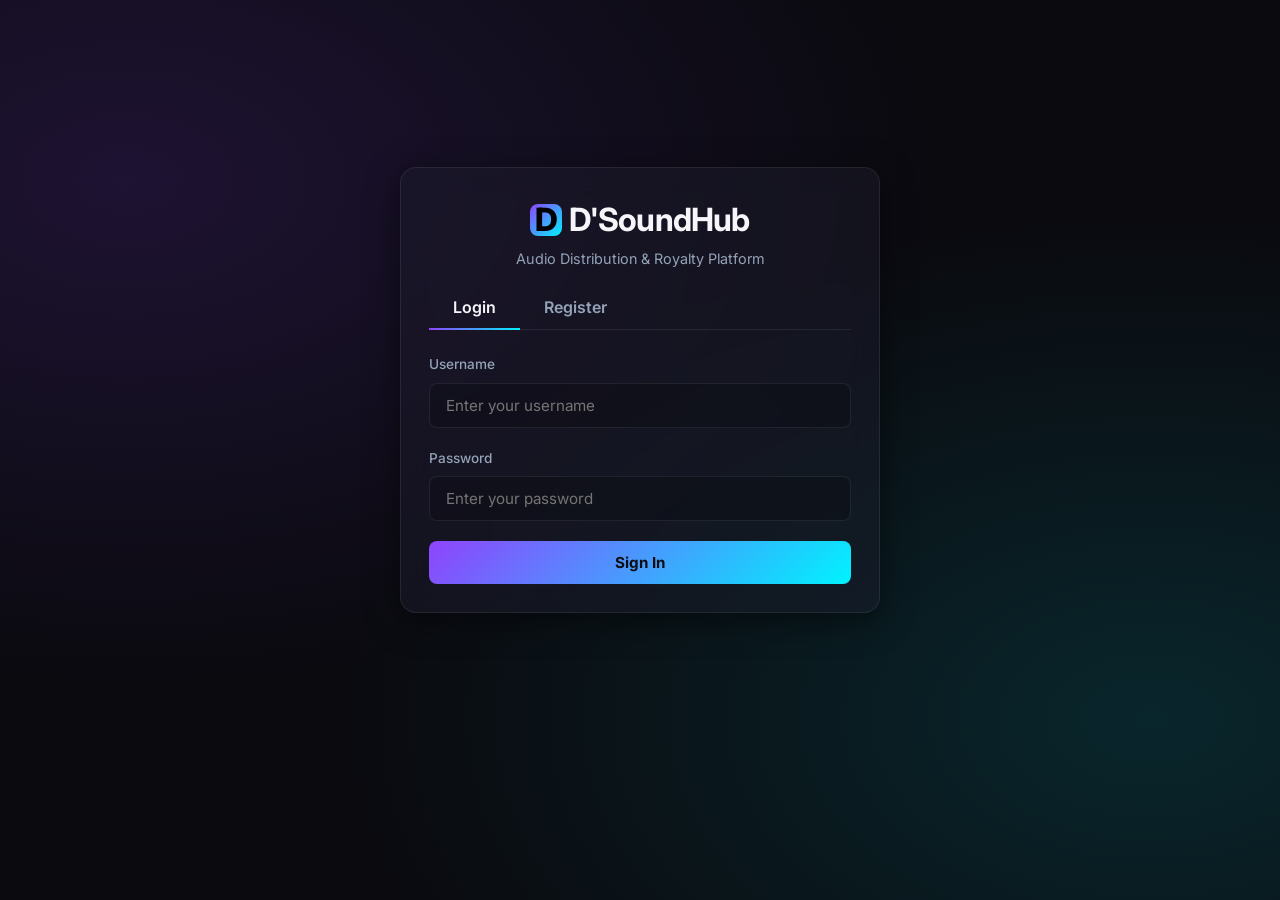
==== frontend/dashboard-listener.html @ 23fc8724 "feat(frontend): complete D'SoundHub MVP - all dashboards functional per PRD" ====
<!DOCTYPE html>
<html lang="en">
<head>
  <meta charset="UTF-8">
  <meta name="viewport" content="width=device-width, initial-scale=1.0">
  <title>D'SoundHub — Listener Dashboard</title>
  <link rel="stylesheet" href="style.css">
</head>
<body>
  <nav class="navbar">
    <div class="container navbar-container">
      <div class="brand">
        <div class="brand-icon">D</div> D'SoundHub
      </div>
      <div class="nav-user">
        <div class="user-badge">
          <span class="user-role role-listener">Listener</span>
          <span id="nav-username" style="font-weight: 600;">Username</span>
        </div>
        <button class="btn btn-secondary" onclick="performLogout()" style="padding: 0.35rem 0.8rem; font-size: 0.85rem;">
          Logout
        </button>
      </div>
    </div>
  </nav>

  <main class="container mt-4">
    <div class="flex-between mb-4">
      <div>
        <h1 style="margin-bottom: 0.2rem;">Music Discovery</h1>
        <p style="color: var(--text-muted); font-size: 0.95rem;">Explore new music, listen to previews, and purchase your favorite tracks.</p>
      </div>
    </div>

    <div class="grid-main-sidebar">
      <!-- Catalog Section -->
      <div class="card">
        <div class="card-title">
          <span>Track Catalog</span>
          <button class="btn btn-secondary" onclick="loadCatalog()" style="padding: 0.35rem 0.75rem; font-size: 0.8rem;">
            Refresh Catalog
          </button>
        </div>
        <div class="table-responsive">
          <table>
            <thead>
              <tr>
                <th>Title</th>
                <th>Genre</th>
                <th>Artist ID</th>
                <th>Price</th>
                <th>Duration</th>
                <th>Action</th>
              </tr>
            </thead>
            <tbody id="catalog-list">
              <tr>
                <td colspan="6" class="no-data">Loading catalog...</td>
              </tr>
            </tbody>
          </table>
        </div>
      </div>

      <!-- Library Section -->
      <div class="card">
        <div class="card-title">
          <span>My Purchased Library</span>
        </div>
        <div class="table-responsive">
          <table>
            <thead>
              <tr>
                <th>Title</th>
                <th>Action</th>
              </tr>
            </thead>
            <tbody id="library-list">
              <tr>
                <td colspan="2" class="no-data">Loading library...</td>
              </tr>
            </tbody>
          </table>
        </div>
      </div>
    </div>
  </main>

  <!-- Audio Player Bar (Fixed Bottom) -->
  <div id="player-bar" class="player-bar">
    <div class="player-container">
      <div class="player-info">
        <div id="player-track-title" class="player-title">Track Title</div>
        <div id="player-track-artist" class="player-artist">Artist</div>
      </div>
      
      <div class="player-controls">
        <div class="control-buttons">
          <button id="player-play-pause-btn" class="play-pause-btn">&#9654;</button>
        </div>
        <div class="player-timeline">
          <span id="player-time-current" class="time-display">0:00</span>
          <input type="range" id="player-timeline-slider" class="timeline-slider" min="0" max="100" value="0">
          <span id="player-time-duration" class="time-display">0:00</span>
        </div>
      </div>

      <div class="player-volume">
        <span class="volume-icon">&#128266;</span>
        <input type="range" id="player-volume-slider" class="volume-slider" min="0" max="1" step="0.05" value="0.7">
      </div>
    </div>
  </div>

  <script src="js/api.js"></script>
  <script>
    // Validate authentication
    const authUser = requireAuth(['LISTENER']);
    if (authUser) {
      document.getElementById('nav-username').textContent = authUser.username;
    }

    let librarySongIds = new Set();
    let currentAudio = null;
    let currentSongId = null;
    let isPlaying = false;

    // Load data on start
    window.addEventListener('DOMContentLoaded', async () => {
      await loadLibrary();
      await loadCatalog();
    });

    async function loadLibrary() {
      try {
        const response = await apiCall(`${AUDIO_SERVICE_URL}/api/audio/my-library`);
        if (!response.ok) throw new Error('Failed to load library');
        const data = await response.json();
        
        librarySongIds = new Set(data.map(song => song.id));
        
        const tbody = document.getElementById('library-list');
        if (data.length === 0) {
          tbody.innerHTML = `<tr><td colspan="2" class="no-data">Your library is empty.</td></tr>`;
          return;
        }

        tbody.innerHTML = data.map(song => `
          <tr>
            <td>
              <div style="font-weight: 500;">${song.title}</div>
              <div style="font-size: 0.75rem; color: var(--text-muted);">${song.genre || 'No Genre'}</div>
            </td>
            <td>
              <button class="btn btn-secondary" onclick="playPreview('${song.id}', '${song.title}', '${song.artistId}')" style="padding: 0.25rem 0.5rem; font-size: 0.8rem;">
                Play
              </button>
            </td>
          </tr>
        `).join('');

      } catch (error) {
        showToast('Error loading library: ' + error.message, 'danger');
        document.getElementById('library-list').innerHTML = `<tr><td colspan="2" class="no-data" style="color: var(--danger);">Failed to load library</td></tr>`;
      }
    }

    async function loadCatalog() {
      try {
        const response = await apiCall(`${AUDIO_SERVICE_URL}/api/audio/songs`);
        if (!response.ok) throw new Error('Failed to load songs');
        const data = await response.json();
        
        const tbody = document.getElementById('catalog-list');
        if (data.length === 0) {
          tbody.innerHTML = `<tr><td colspan="6" class="no-data">No songs available in the catalog.</td></tr>`;
          return;
        }

        tbody.innerHTML = data.map(song => {
          const isPurchased = librarySongIds.has(song.id);
          const buyButton = isPurchased 
            ? `<span class="badge-status status-active">Purchased</span>`
            : `<button class="btn btn-primary" onclick="buySong('${song.id}', '${song.title}')" style="padding: 0.25rem 0.5rem; font-size: 0.8rem;">Buy</button>`;

          return `
            <tr>
              <td><strong style="color: var(--text-main);">${song.title}</strong></td>
              <td>${song.genre || '—'}</td>
              <td style="font-size: 0.8rem; color: var(--text-muted); font-family: monospace;">${song.artistId.substring(0, 8)}...</td>
              <td style="font-weight: 600; color: var(--accent-secondary);">${formatCurrency(song.price)} pts</td>
              <td>${formatDuration(song.durationSeconds)}</td>
              <td>
                <div style="display: flex; align-items: center; gap: 0.5rem;">
                  <button class="btn btn-secondary" onclick="playPreview('${song.id}', '${song.title}', '${song.artistId}')" style="padding: 0.25rem 0.5rem; font-size: 0.8rem;">
                    Preview
                  </button>
                  ${buyButton}
                </div>
              </td>
            </tr>
          `;
        }).join('');

      } catch (error) {
        showToast('Error loading catalog: ' + error.message, 'danger');
        document.getElementById('catalog-list').innerHTML = `<tr><td colspan="6" class="no-data" style="color: var(--danger);">Failed to load catalog</td></tr>`;
      }
    }

    async function buySong(songId, songTitle) {
      if (!confirm(`Are you sure you want to purchase "${songTitle}"?`)) return;

      try {
        const response = await apiCall(`${AUDIO_SERVICE_URL}/api/audio/purchase/${songId}`, {
          method: 'POST'
        });

        if (!response.ok) {
          const errorData = await response.json().catch(() => ({}));
          throw new Error(errorData.message || 'Purchase failed');
        }

        showToast(`Successfully purchased "${songTitle}"!`, 'success');
        
        // Refresh catalog and library
        await loadLibrary();
        await loadCatalog();

      } catch (error) {
        showToast(error.message, 'danger');
      }
    }

    // Audio preview player controller function
    async function playPreview(songId, songTitle, artistId) {
      try {
        if (currentSongId === songId && currentAudio) {
          if (isPlaying) {
            currentAudio.pause();
          } else {
            await currentAudio.play();
          }
          return;
        }

        if (currentAudio) {
          currentAudio.pause();
          currentAudio = null;
        }

        showToast(`Fetching preview for "${songTitle}"...`, 'info');

        const response = await apiCall(`${AUDIO_SERVICE_URL}/api/audio/preview/${songId}`);
        const blob = await response.blob();
        const audioUrl = URL.createObjectURL(blob);

        currentAudio = new Audio(audioUrl);
        currentSongId = songId;

        // Display player bar
        const playerBar = document.getElementById('player-bar');
        playerBar.classList.add('active');
        
        document.getElementById('player-track-title').textContent = songTitle;
        document.getElementById('player-track-artist').textContent = `Artist UUID: ${artistId.substring(0, 8)}...`;

        const playPauseBtn = document.getElementById('player-play-pause-btn');
        const timeline = document.getElementById('player-timeline-slider');
        const timeCurrent = document.getElementById('player-time-current');
        const timeDuration = document.getElementById('player-time-duration');
        const volumeSlider = document.getElementById('player-volume-slider');

        // Setup Player event listeners
        currentAudio.addEventListener('play', () => {
          isPlaying = true;
          playPauseBtn.innerHTML = '&#9610;&#9610;'; // Pause icon
        });

        currentAudio.addEventListener('pause', () => {
          isPlaying = false;
          playPauseBtn.innerHTML = '&#9654;'; // Play icon
        });

        currentAudio.addEventListener('timeupdate', () => {
          if (!currentAudio) return;
          const progress = (currentAudio.currentTime / currentAudio.duration) * 100;
          timeline.value = progress || 0;
          timeCurrent.textContent = formatDuration(currentAudio.currentTime);
        });

        currentAudio.addEventListener('loadedmetadata', () => {
          timeDuration.textContent = formatDuration(currentAudio.duration);
        });

        currentAudio.addEventListener('ended', () => {
          isPlaying = false;
          playPauseBtn.innerHTML = '&#9654;';
          timeline.value = 0;
          timeCurrent.textContent = '0:00';
        });

        // Interface actions
        playPauseBtn.onclick = () => {
          if (isPlaying) currentAudio.pause();
          else currentAudio.play();
        };

        timeline.oninput = () => {
          const time = (timeline.value / 100) * currentAudio.duration;
          currentAudio.currentTime = time;
        };

        volumeSlider.oninput = () => {
          currentAudio.volume = volumeSlider.value;
        };

        // Initialize Volume settings
        currentAudio.volume = volumeSlider.value;
        
        await currentAudio.play();

      } catch (error) {
        showToast('Playback error: ' + error.message, 'danger');
      }
    }
  </script>
</body>
</html>
---- frontend/style.css ----
@import url('https://fonts.googleapis.com/css2?family=Inter:wght@300;400;500;600;700&display=swap');

:root {
  --bg-primary: #0a0a0f;
  --bg-secondary: rgba(20, 20, 30, 0.6);
  --bg-card: rgba(30, 30, 45, 0.45);
  --accent-primary: #8f44fd;
  --accent-secondary: #00f2fe;
  --accent-gradient: linear-gradient(135deg, #8f44fd, #00f2fe);
  --accent-gradient-hover: linear-gradient(135deg, #a066ff, #33f4ff);
  --text-main: #f5f5fa;
  --text-muted: #94a3b8;
  --border-color: rgba(255, 255, 255, 0.08);
  --border-focus: rgba(0, 242, 254, 0.5);
  --success: #10b981;
  --danger: #ef4444;
  --warning: #f59e0b;
  --shadow: 0 8px 32px 0 rgba(0, 0, 0, 0.5);
  --font-sans: 'Inter', system-ui, -apple-system, sans-serif;
  --transition: all 0.3s cubic-bezier(0.4, 0, 0.2, 1);
}

* {
  box-sizing: border-box;
  margin: 0;
  padding: 0;
}

body {
  background-color: var(--bg-primary);
  background-image: 
    radial-gradient(at 10% 20%, rgba(143, 68, 253, 0.15) 0px, transparent 50%),
    radial-gradient(at 90% 80%, rgba(0, 242, 254, 0.12) 0px, transparent 50%);
  background-attachment: fixed;
  color: var(--text-main);
  font-family: var(--font-sans);
  min-height: 100vh;
  line-height: 1.5;
  overflow-x: hidden;
  padding-bottom: 90px; /* Space for the bottom player */
}

/* Scrollbar Styling */
::-webkit-scrollbar {
  width: 8px;
}
::-webkit-scrollbar-track {
  background: var(--bg-primary);
}
::-webkit-scrollbar-thumb {
  background: rgba(255, 255, 255, 0.1);
  border-radius: 4px;
}
::-webkit-scrollbar-thumb:hover {
  background: rgba(255, 255, 255, 0.2);
}

/* Typography */
h1, h2, h3, h4, h5, h6 {
  font-weight: 600;
  letter-spacing: -0.025em;
  margin-bottom: 0.5rem;
}

h1 {
  font-size: 2.25rem;
  background: var(--accent-gradient);
  -webkit-background-clip: text;
  -webkit-text-fill-color: transparent;
}

a {
  color: var(--accent-secondary);
  text-decoration: none;
  transition: var(--transition);
}

a:hover {
  color: var(--text-main);
  text-shadow: 0 0 8px rgba(0, 242, 254, 0.4);
}

/* Layout Containers */
.container {
  max-width: 1200px;
  margin: 0 auto;
  padding: 1.5rem;
}

/* Navigation Bar */
.navbar {
  background: var(--bg-secondary);
  backdrop-filter: blur(12px);
  -webkit-backdrop-filter: blur(12px);
  border-bottom: 1px solid var(--border-color);
  position: sticky;
  top: 0;
  z-index: 100;
}

.navbar-container {
  display: flex;
  justify-content: space-between;
  align-items: center;
  height: 70px;
}

.brand {
  font-size: 1.5rem;
  font-weight: 700;
  background: var(--accent-gradient);
  -webkit-background-clip: text;
  -webkit-text-fill-color: transparent;
  display: flex;
  align-items: center;
  gap: 0.5rem;
}

.brand-icon {
  width: 32px;
  height: 32px;
  background: var(--accent-gradient);
  border-radius: 8px;
  display: inline-flex;
  align-items: center;
  justify-content: center;
  color: #000;
  font-weight: 800;
}

.nav-user {
  display: flex;
  align-items: center;
  gap: 1.5rem;
}

.user-badge {
  background: rgba(255, 255, 255, 0.05);
  border: 1px solid var(--border-color);
  padding: 0.35rem 0.8rem;
  border-radius: 20px;
  font-size: 0.85rem;
  display: flex;
  align-items: center;
  gap: 0.5rem;
}

.user-role {
  font-weight: 600;
  text-transform: uppercase;
  font-size: 0.75rem;
  padding: 0.1rem 0.4rem;
  border-radius: 4px;
}
.role-listener { background: #3b82f6; color: #fff; }
.role-artist { background: #ec4899; color: #fff; }
.role-admin { background: #8f44fd; color: #fff; }

/* Grid and Cards */
.grid-2 {
  display: grid;
  grid-template-columns: repeat(auto-fit, minmax(300px, 1fr));
  gap: 1.5rem;
  margin-top: 1.5rem;
}

.grid-3 {
  display: grid;
  grid-template-columns: repeat(auto-fit, minmax(280px, 1fr));
  gap: 1.5rem;
  margin-top: 1.5rem;
}

.grid-main-sidebar {
  display: grid;
  grid-template-columns: 2fr 1fr;
  gap: 1.5rem;
  margin-top: 1.5rem;
}

@media (max-width: 900px) {
  .grid-main-sidebar {
    grid-template-columns: 1fr;
  }
}

.card {
  background: var(--bg-card);
  backdrop-filter: blur(16px);
  -webkit-backdrop-filter: blur(16px);
  border: 1px solid var(--border-color);
  border-radius: 16px;
  padding: 1.75rem;
  box-shadow: var(--shadow);
  transition: var(--transition);
}

.card:hover {
  border-color: rgba(255, 255, 255, 0.15);
  transform: translateY(-2px);
}

.card-title {
  font-size: 1.25rem;
  margin-bottom: 1.25rem;
  display: flex;
  justify-content: space-between;
  align-items: center;
  border-bottom: 1px solid var(--border-color);
  padding-bottom: 0.75rem;
}

/* Forms & Inputs */
.form-group {
  margin-bottom: 1.25rem;
}

.form-group label {
  display: block;
  font-size: 0.85rem;
  font-weight: 500;
  color: var(--text-muted);
  margin-bottom: 0.5rem;
}

.form-control {
  width: 100%;
  background: rgba(0, 0, 0, 0.2);
  border: 1px solid var(--border-color);
  border-radius: 8px;
  padding: 0.75rem 1rem;
  color: var(--text-main);
  font-family: var(--font-sans);
  font-size: 0.95rem;
  transition: var(--transition);
}

.form-control:focus {
  outline: none;
  border-color: var(--accent-secondary);
  box-shadow: 0 0 0 2px rgba(0, 242, 254, 0.15);
}

select.form-control {
  appearance: none;
  background-image: url("data:image/svg+xml,%3Csvg xmlns='http://www.w3.org/2000/svg' fill='none' viewBox='0 0 24 24' stroke='white'%3E%3Cpath stroke-linecap='round' stroke-linejoin='round' stroke-width='2' d='M19 9l-7 7-7-7'/%3E%3C/svg%3E");
  background-repeat: no-repeat;
  background-position: right 1rem center;
  background-size: 1rem;
  padding-right: 2.5rem;
}

/* Drag & Drop Zone */
.file-drop-zone {
  border: 2px dashed var(--border-color);
  border-radius: 12px;
  padding: 2rem;
  text-align: center;
  cursor: pointer;
  transition: var(--transition);
  background: rgba(0, 0, 0, 0.1);
  margin-bottom: 1rem;
}

.file-drop-zone:hover, .file-drop-zone.dragover {
  border-color: var(--accent-secondary);
  background: rgba(0, 242, 254, 0.03);
}

.file-drop-zone p {
  color: var(--text-muted);
  font-size: 0.9rem;
}

.file-drop-zone .icon {
  font-size: 2.5rem;
  margin-bottom: 0.5rem;
  display: block;
}

/* Buttons */
.btn {
  display: inline-flex;
  align-items: center;
  justify-content: center;
  gap: 0.5rem;
  font-family: var(--font-sans);
  font-weight: 550;
  font-size: 0.95rem;
  padding: 0.75rem 1.5rem;
  border-radius: 8px;
  border: none;
  cursor: pointer;
  transition: var(--transition);
  width: auto;
}

.btn-block {
  display: flex;
  width: 100%;
}

.btn-primary {
  background: var(--accent-gradient);
  color: #0d0d13;
  font-weight: 700;
}

.btn-primary:hover {
  background: var(--accent-gradient-hover);
  box-shadow: 0 0 16px rgba(0, 242, 254, 0.4);
}

.btn-secondary {
  background: rgba(255, 255, 255, 0.08);
  color: var(--text-main);
  border: 1px solid var(--border-color);
}

.btn-secondary:hover {
  background: rgba(255, 255, 255, 0.15);
}

.btn-danger {
  background: var(--danger);
  color: #fff;
}

.btn-danger:hover {
  filter: brightness(1.1);
  box-shadow: 0 0 12px rgba(239, 68, 68, 0.4);
}

.btn-success {
  background: var(--success);
  color: #fff;
}

.btn-success:hover {
  filter: brightness(1.1);
  box-shadow: 0 0 12px rgba(16, 185, 129, 0.4);
}

.btn:disabled {
  opacity: 0.5;
  cursor: not-allowed;
  box-shadow: none !important;
}

/* Tables */
.table-responsive {
  overflow-x: auto;
  width: 100%;
  margin-top: 1rem;
}

table {
  width: 100%;
  border-collapse: collapse;
  text-align: left;
  font-size: 0.9rem;
}

th, td {
  padding: 1rem;
  border-bottom: 1px solid var(--border-color);
}

th {
  font-weight: 600;
  color: var(--text-muted);
  text-transform: uppercase;
  font-size: 0.75rem;
  letter-spacing: 0.05em;
}

tr {
  transition: var(--transition);
}

tbody tr:hover {
  background: rgba(255, 255, 255, 0.02);
}

/* Tabs */
.tabs {
  display: flex;
  border-bottom: 1px solid var(--border-color);
  margin-bottom: 1.5rem;
}

.tab-btn {
  background: none;
  border: none;
  color: var(--text-muted);
  font-family: var(--font-sans);
  font-weight: 600;
  font-size: 1rem;
  padding: 0.75rem 1.5rem;
  cursor: pointer;
  position: relative;
  transition: var(--transition);
}

.tab-btn.active {
  color: var(--text-main);
}

.tab-btn.active::after {
  content: '';
  position: absolute;
  bottom: -1px;
  left: 0;
  right: 0;
  height: 2px;
  background: var(--accent-gradient);
}

.tab-content {
  display: none;
}

.tab-content.active {
  display: block;
}

/* Login Page Custom Specifics */
.login-wrapper {
  display: flex;
  justify-content: center;
  align-items: center;
  min-height: calc(100vh - 120px);
}

.login-card {
  width: 100%;
  max-width: 480px;
}

/* Status Badges */
.badge-status {
  display: inline-flex;
  align-items: center;
  gap: 0.25rem;
  font-size: 0.75rem;
  font-weight: 600;
  padding: 0.2rem 0.5rem;
  border-radius: 12px;
  text-transform: uppercase;
}

.status-active {
  background: rgba(16, 185, 129, 0.15);
  color: #34d399;
}

.status-banned {
  background: rgba(239, 68, 68, 0.15);
  color: #f87171;
}

.status-settled {
  background: rgba(16, 185, 129, 0.15);
  color: #34d399;
}

.status-pending {
  background: rgba(245, 158, 11, 0.15);
  color: #fbbf24;
}

/* Player Bar (Fixed Bottom) */
.player-bar {
  position: fixed;
  bottom: 0;
  left: 0;
  right: 0;
  height: 85px;
  background: rgba(10, 10, 15, 0.85);
  backdrop-filter: blur(20px);
  -webkit-backdrop-filter: blur(20px);
  border-top: 1px solid var(--border-color);
  box-shadow: 0 -8px 32px rgba(0, 0, 0, 0.6);
  z-index: 1000;
  display: flex;
  align-items: center;
  justify-content: center;
  transition: var(--transition);
  transform: translateY(100%);
}

.player-bar.active {
  transform: translateY(0);
}

.player-container {
  width: 1200px;
  margin: 0 auto;
  padding: 0 1.5rem;
  display: flex;
  align-items: center;
  justify-content: space-between;
  gap: 1.5rem;
}

.player-info {
  display: flex;
  flex-direction: column;
  min-width: 180px;
  max-width: 250px;
}

.player-title {
  font-weight: 600;
  font-size: 0.95rem;
  white-space: nowrap;
  overflow: hidden;
  text-overflow: ellipsis;
}

.player-artist {
  font-size: 0.8rem;
  color: var(--text-muted);
  white-space: nowrap;
  overflow: hidden;
  text-overflow: ellipsis;
}

.player-controls {
  display: flex;
  flex-direction: column;
  align-items: center;
  gap: 0.35rem;
  flex-grow: 1;
  max-width: 600px;
}

.control-buttons {
  display: flex;
  align-items: center;
  gap: 1.25rem;
}

.play-pause-btn {
  width: 38px;
  height: 38px;
  border-radius: 50%;
  background: var(--text-main);
  color: var(--bg-primary);
  border: none;
  cursor: pointer;
  display: flex;
  align-items: center;
  justify-content: center;
  font-size: 1rem;
  transition: var(--transition);
}

.play-pause-btn:hover {
  transform: scale(1.08);
  background: var(--accent-secondary);
}

.player-timeline {
  display: flex;
  align-items: center;
  gap: 0.75rem;
  width: 100%;
}

.time-display {
  font-size: 0.75rem;
  color: var(--text-muted);
  min-width: 35px;
}

.timeline-slider {
  flex-grow: 1;
  height: 4px;
  border-radius: 2px;
  background: rgba(255, 255, 255, 0.1);
  outline: none;
  cursor: pointer;
  transition: var(--transition);
  -webkit-appearance: none;
}

.timeline-slider::-webkit-slider-thumb {
  -webkit-appearance: none;
  width: 12px;
  height: 12px;
  border-radius: 50%;
  background: var(--accent-secondary);
  cursor: pointer;
  transition: var(--transition);
}

.timeline-slider:hover::-webkit-slider-thumb {
  background: var(--text-main);
  box-shadow: 0 0 8px var(--accent-secondary);
}

.player-volume {
  display: flex;
  align-items: center;
  gap: 0.5rem;
  min-width: 130px;
}

.volume-icon {
  font-size: 1rem;
  color: var(--text-muted);
}

.volume-slider {
  width: 80px;
  height: 4px;
  border-radius: 2px;
  background: rgba(255, 255, 255, 0.1);
  outline: none;
  cursor: pointer;
  -webkit-appearance: none;
}

.volume-slider::-webkit-slider-thumb {
  -webkit-appearance: none;
  width: 10px;
  height: 10px;
  border-radius: 50%;
  background: var(--text-muted);
  cursor: pointer;
}

.volume-slider::-webkit-slider-thumb:hover {
  background: var(--accent-secondary);
}

/* Stat Cards */
.stat-group {
  display: grid;
  grid-template-columns: repeat(auto-fit, minmax(200px, 1fr));
  gap: 1.25rem;
  margin-bottom: 1.5rem;
}

.stat-card {
  background: rgba(255, 255, 255, 0.02);
  border: 1px solid var(--border-color);
  border-radius: 12px;
  padding: 1.25rem;
  display: flex;
  flex-direction: column;
  gap: 0.25rem;
}

.stat-label {
  font-size: 0.75rem;
  color: var(--text-muted);
  text-transform: uppercase;
  font-weight: 600;
  letter-spacing: 0.05em;
}

.stat-value {
  font-size: 1.75rem;
  font-weight: 700;
  color: var(--text-main);
}

/* Toast Notification */
.toast-container {
  position: fixed;
  top: 20px;
  right: 20px;
  z-index: 9999;
  display: flex;
  flex-direction: column;
  gap: 0.75rem;
  max-width: 350px;
}

.toast {
  background: rgba(15, 15, 25, 0.9);
  backdrop-filter: blur(8px);
  -webkit-backdrop-filter: blur(8px);
  border: 1px solid var(--border-color);
  border-radius: 8px;
  padding: 0.9rem 1.25rem;
  box-shadow: var(--shadow);
  display: flex;
  align-items: center;
  gap: 0.75rem;
  transform: translateX(120%);
  transition: transform 0.35s cubic-bezier(0.175, 0.885, 0.32, 1.275);
}

.toast.show {
  transform: translateX(0);
}

.toast-success {
  border-left: 4px solid var(--success);
}

.toast-danger {
  border-left: 4px solid var(--danger);
}

.toast-info {
  border-left: 4px solid var(--accent-secondary);
}

.toast-message {
  font-size: 0.85rem;
  font-weight: 500;
}

/* Utility classes */
.flex-between {
  display: flex;
  justify-content: space-between;
  align-items: center;
}

.mt-4 { margin-top: 1rem; }
.mb-4 { margin-bottom: 1rem; }
.text-center { text-align: center; }
.no-data {
  color: var(--text-muted);
  text-align: center;
  padding: 2rem;
  font-style: italic;
}
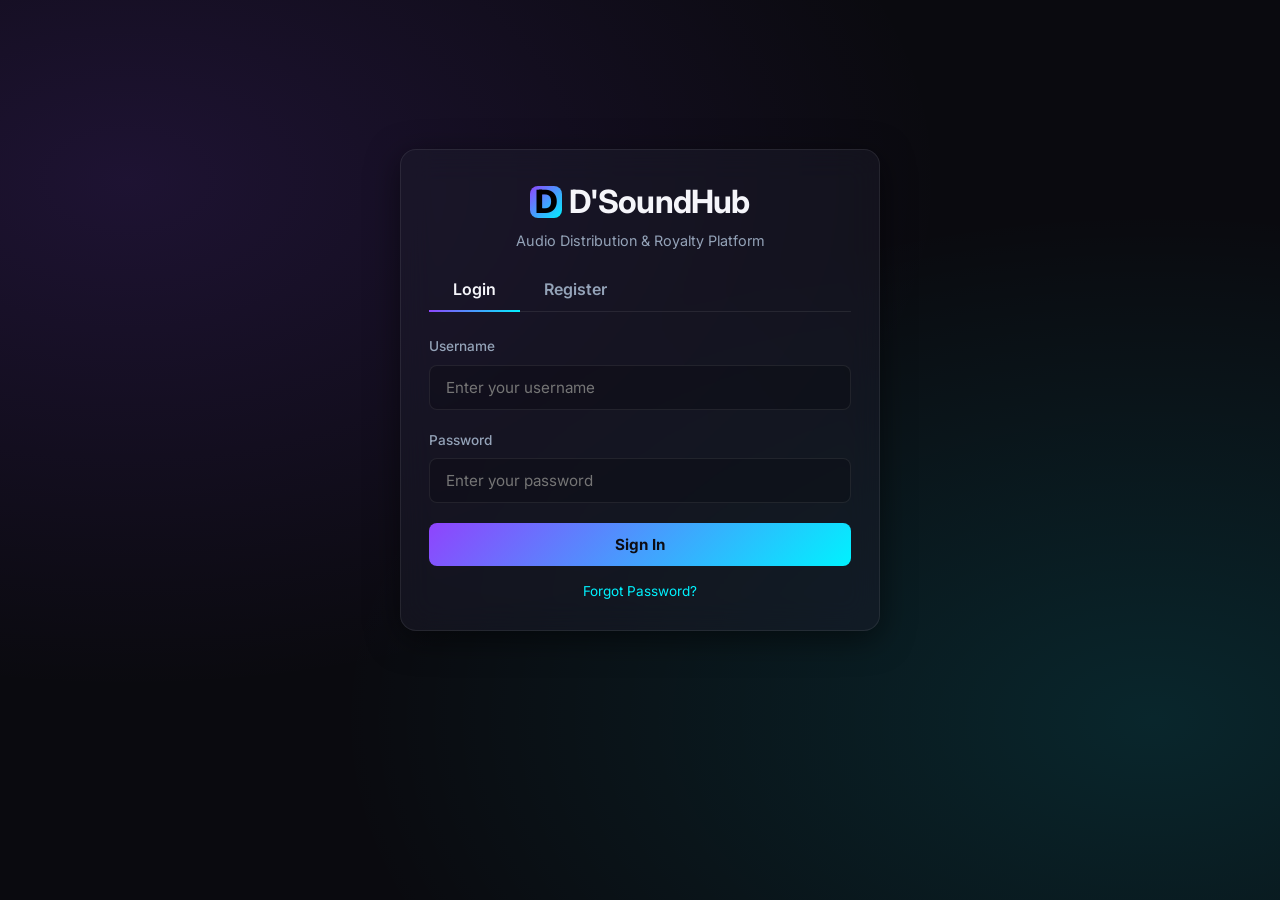
==== commit 8f943ded: "pengembangan fitur tahap 0.1" ====
--- a/frontend/dashboard-listener.html
+++ b/frontend/dashboard-listener.html
@@ -3,8 +3,170 @@
 <head>
   <meta charset="UTF-8">
   <meta name="viewport" content="width=device-width, initial-scale=1.0">
-  <title>D'SoundHub — Listener Dashboard</title>
+  <title>D'SoundHub — Catalog</title>
   <link rel="stylesheet" href="style.css">
+  <style>
+    .catalog-header {
+      display: flex;
+      flex-wrap: wrap;
+      gap: 1rem;
+      align-items: center;
+      margin-bottom: 1.5rem;
+    }
+    .catalog-header .search-box {
+      flex: 1;
+      min-width: 200px;
+      position: relative;
+    }
+    .catalog-header .search-box input {
+      padding-left: 2.5rem;
+    }
+    .catalog-header .search-box .search-icon {
+      position: absolute;
+      left: 0.75rem;
+      top: 50%;
+      transform: translateY(-50%);
+      color: var(--text-muted);
+      font-size: 1rem;
+    }
+    .filter-group {
+      display: flex;
+      gap: 0.75rem;
+      flex-wrap: wrap;
+    }
+    .filter-group select {
+      min-width: 140px;
+    }
+
+    .card-grid {
+      display: grid;
+      grid-template-columns: repeat(auto-fill, minmax(220px, 1fr));
+      gap: 1.25rem;
+      margin-top: 0.5rem;
+    }
+
+    .song-card {
+      background: var(--bg-card);
+      backdrop-filter: blur(16px);
+      -webkit-backdrop-filter: blur(16px);
+      border: 1px solid var(--border-color);
+      border-radius: 16px;
+      overflow: hidden;
+      transition: var(--transition);
+      display: flex;
+      flex-direction: column;
+    }
+    .song-card:hover {
+      border-color: rgba(255,255,255,0.15);
+      transform: translateY(-4px);
+      box-shadow: 0 12px 40px rgba(0,0,0,0.4);
+    }
+
+    .card-art {
+      height: 140px;
+      display: flex;
+      align-items: center;
+      justify-content: center;
+      font-size: 3rem;
+      position: relative;
+    }
+    .card-art .play-overlay {
+      position: absolute;
+      inset: 0;
+      display: flex;
+      align-items: center;
+      justify-content: center;
+      background: rgba(0,0,0,0.3);
+      opacity: 0;
+      transition: var(--transition);
+      cursor: pointer;
+    }
+    .song-card:hover .card-art .play-overlay {
+      opacity: 1;
+    }
+    .play-overlay .circle-btn {
+      width: 48px;
+      height: 48px;
+      border-radius: 50%;
+      background: rgba(255,255,255,0.9);
+      border: none;
+      color: #000;
+      font-size: 1.2rem;
+      cursor: pointer;
+      display: flex;
+      align-items: center;
+      justify-content: center;
+      transition: var(--transition);
+    }
+    .play-overlay .circle-btn:hover {
+      transform: scale(1.1);
+    }
+
+    .card-body {
+      padding: 1rem;
+      flex: 1;
+      display: flex;
+      flex-direction: column;
+      gap: 0.35rem;
+    }
+    .card-body .card-title-text {
+      font-weight: 600;
+      font-size: 1rem;
+      white-space: nowrap;
+      overflow: hidden;
+      text-overflow: ellipsis;
+    }
+    .card-body .card-artist {
+      font-size: 0.8rem;
+      color: var(--text-muted);
+    }
+    .card-body .card-genre {
+      font-size: 0.7rem;
+      text-transform: uppercase;
+      letter-spacing: 0.05em;
+      color: var(--accent-secondary);
+      font-weight: 600;
+    }
+    .card-body .card-footer {
+      display: flex;
+      justify-content: space-between;
+      align-items: center;
+      margin-top: auto;
+      padding-top: 0.5rem;
+      border-top: 1px solid var(--border-color);
+    }
+    .card-footer .price {
+      font-weight: 700;
+      color: var(--accent-secondary);
+      font-size: 1rem;
+    }
+    .card-footer .actions {
+      display: flex;
+      gap: 0.4rem;
+    }
+    .card-footer .actions .btn {
+      padding: 0.3rem 0.6rem;
+      font-size: 0.75rem;
+    }
+
+    .no-songs {
+      grid-column: 1 / -1;
+      text-align: center;
+      padding: 3rem;
+      color: var(--text-muted);
+    }
+
+    @media (max-width: 600px) {
+      .card-grid {
+        grid-template-columns: repeat(auto-fill, minmax(160px, 1fr));
+        gap: 0.75rem;
+      }
+      .card-art {
+        height: 100px;
+        font-size: 2rem;
+      }
+    }
+  </style>
 </head>
 <body>
   <nav class="navbar">
@@ -17,6 +179,16 @@
           <span class="user-role role-listener">Listener</span>
           <span id="nav-username" style="font-weight: 600;">Username</span>
         </div>
+        <div class="user-badge" id="balance-badge" style="gap: 0.25rem;">
+          <span>Balance:</span>
+          <span id="nav-balance" style="font-weight: 700; color: var(--accent-secondary);">0 pts</span>
+        </div>
+        <button class="btn btn-secondary" onclick="window.location.href='topup.html'" style="padding: 0.35rem 0.8rem; font-size: 0.85rem;">
+          Top Up
+        </button>
+        <button class="btn btn-secondary" onclick="window.location.href='my-library.html'" style="padding: 0.35rem 0.8rem; font-size: 0.85rem;">
+          My Library
+        </button>
         <button class="btn btn-secondary" onclick="performLogout()" style="padding: 0.35rem 0.8rem; font-size: 0.85rem;">
           Logout
         </button>
@@ -27,73 +199,42 @@
   <main class="container mt-4">
     <div class="flex-between mb-4">
       <div>
-        <h1 style="margin-bottom: 0.2rem;">Music Discovery</h1>
-        <p style="color: var(--text-muted); font-size: 0.95rem;">Explore new music, listen to previews, and purchase your favorite tracks.</p>
+        <h1 style="margin-bottom: 0.2rem;">Music Catalog</h1>
+        <p style="color: var(--text-muted); font-size: 0.9rem;">Discover, preview, and purchase your favorite tracks.</p>
       </div>
     </div>
 
-    <div class="grid-main-sidebar">
-      <!-- Catalog Section -->
-      <div class="card">
-        <div class="card-title">
-          <span>Track Catalog</span>
-          <button class="btn btn-secondary" onclick="loadCatalog()" style="padding: 0.35rem 0.75rem; font-size: 0.8rem;">
-            Refresh Catalog
-          </button>
-        </div>
-        <div class="table-responsive">
-          <table>
-            <thead>
-              <tr>
-                <th>Title</th>
-                <th>Genre</th>
-                <th>Artist ID</th>
-                <th>Price</th>
-                <th>Duration</th>
-                <th>Action</th>
-              </tr>
-            </thead>
-            <tbody id="catalog-list">
-              <tr>
-                <td colspan="6" class="no-data">Loading catalog...</td>
-              </tr>
-            </tbody>
-          </table>
-        </div>
-      </div>
-
-      <!-- Library Section -->
-      <div class="card">
-        <div class="card-title">
-          <span>My Purchased Library</span>
-        </div>
-        <div class="table-responsive">
-          <table>
-            <thead>
-              <tr>
-                <th>Title</th>
-                <th>Action</th>
-              </tr>
-            </thead>
-            <tbody id="library-list">
-              <tr>
-                <td colspan="2" class="no-data">Loading library...</td>
-              </tr>
-            </tbody>
-          </table>
-        </div>
-      </div>
+    <div class="catalog-header">
+      <div class="search-box">
+        <span class="search-icon">&#128269;</span>
+        <input type="text" id="search-input" class="form-control" placeholder="Search by title..." oninput="applyFilters()">
+      </div>
+      <div class="filter-group">
+        <select id="filter-genre" class="form-control" onchange="applyFilters()">
+          <option value="">All Genres</option>
+        </select>
+        <select id="filter-artist" class="form-control" onchange="applyFilters()">
+          <option value="">All Artists</option>
+        </select>
+        <select id="sort-price" class="form-control" onchange="applyFilters()">
+          <option value="">Default order</option>
+          <option value="asc">Price: Low to High</option>
+          <option value="desc">Price: High to Low</option>
+        </select>
+      </div>
+    </div>
+
+    <div id="catalog-grid" class="card-grid">
+      <div class="no-songs">Loading catalog...</div>
     </div>
   </main>
 
-  <!-- Audio Player Bar (Fixed Bottom) -->
   <div id="player-bar" class="player-bar">
     <div class="player-container">
       <div class="player-info">
         <div id="player-track-title" class="player-title">Track Title</div>
         <div id="player-track-artist" class="player-artist">Artist</div>
       </div>
-      
       <div class="player-controls">
         <div class="control-buttons">
           <button id="player-play-pause-btn" class="play-pause-btn">&#9654;</button>
@@ -104,7 +245,6 @@
           <span id="player-time-duration" class="time-display">0:00</span>
         </div>
       </div>
-
       <div class="player-volume">
         <span class="volume-icon">&#128266;</span>
         <input type="range" id="player-volume-slider" class="volume-slider" min="0" max="1" step="0.05" value="0.7">
@@ -114,54 +254,80 @@
 
   <script src="js/api.js"></script>
   <script>
-    // Validate authentication
     const authUser = requireAuth(['LISTENER']);
     if (authUser) {
       document.getElementById('nav-username').textContent = authUser.username;
     }
 
+    let allSongs = [];
     let librarySongIds = new Set();
+    let artistMap = {};
     let currentAudio = null;
     let currentSongId = null;
     let isPlaying = false;
 
-    // Load data on start
+    const GRADIENTS = [
+      ['#667eea', '#764ba2'],
+      ['#f093fb', '#f5576c'],
+      ['#4facfe', '#00f2fe'],
+      ['#43e97b', '#38f9d7'],
+      ['#fa709a', '#fee140'],
+      ['#a18cd1', '#fbc2eb'],
+      ['#fccb90', '#d57eeb'],
+      ['#e0c3fc', '#8ec5fc'],
+      ['#f5576c', '#ff6f91'],
+      ['#30cfd0', '#330867'],
+      ['#a8edea', '#fed6e3'],
+      ['#5ee7df', '#b490ca'],
+      ['#d4fc79', '#96e6a1'],
+      ['#84fab0', '#8fd3f4'],
+      ['#cfd9df', '#e2ebf0'],
+      ['#a1c4fd', '#c2e9fb'],
+    ];
+
     window.addEventListener('DOMContentLoaded', async () => {
-      await loadLibrary();
+      await Promise.all([loadArtists(), loadBalance(), loadLibrary()]);
       await loadCatalog();
     });
+
+    async function loadArtists() {
+      try {
+        const response = await apiCall(`${AUDIO_SERVICE_URL}/api/audio/artists`);
+        if (!response.ok) return;
+        const artists = await response.json();
+        const select = document.getElementById('filter-artist');
+        artists.forEach(a => {
+          artistMap[a.id] = a.username;
+          const opt = document.createElement('option');
+          opt.value = a.id;
+          opt.textContent = a.username;
+          select.appendChild(opt);
+        });
+      } catch (e) {
+        console.warn('Failed to load artists');
+      }
+    }
+
+    async function loadBalance() {
+      try {
+        const response = await apiCall(`${AUTH_SERVICE_URL}/api/auth/balance`);
+        if (!response.ok) return;
+        const data = await response.json();
+        const balance = parseFloat(data.balance || 0);
+        document.getElementById('nav-balance').textContent = formatCurrency(balance) + ' pts';
+      } catch (e) {
+        console.warn('Balance load failed');
+      }
+    }
 
     async function loadLibrary() {
       try {
         const response = await apiCall(`${AUDIO_SERVICE_URL}/api/audio/my-library`);
-        if (!response.ok) throw new Error('Failed to load library');
+        if (!response.ok) return;
         const data = await response.json();
-        
-        librarySongIds = new Set(data.map(song => song.id));
-        
-        const tbody = document.getElementById('library-list');
-        if (data.length === 0) {
-          tbody.innerHTML = `<tr><td colspan="2" class="no-data">Your library is empty.</td></tr>`;
-          return;
-        }
-
-        tbody.innerHTML = data.map(song => `
-          <tr>
-            <td>
-              <div style="font-weight: 500;">${song.title}</div>
-              <div style="font-size: 0.75rem; color: var(--text-muted);">${song.genre || 'No Genre'}</div>
-            </td>
-            <td>
-              <button class="btn btn-secondary" onclick="playPreview('${song.id}', '${song.title}', '${song.artistId}')" style="padding: 0.25rem 0.5rem; font-size: 0.8rem;">
-                Play
-              </button>
-            </td>
-          </tr>
-        `).join('');
-
-      } catch (error) {
-        showToast('Error loading library: ' + error.message, 'danger');
-        document.getElementById('library-list').innerHTML = `<tr><td colspan="2" class="no-data" style="color: var(--danger);">Failed to load library</td></tr>`;
+        librarySongIds = new Set(data.map(s => s.id));
+      } catch (e) {
+        console.warn('Library load failed');
       }
     }
 
@@ -169,87 +335,103 @@
       try {
         const response = await apiCall(`${AUDIO_SERVICE_URL}/api/audio/songs`);
         if (!response.ok) throw new Error('Failed to load songs');
-        const data = await response.json();
-        
-        const tbody = document.getElementById('catalog-list');
-        if (data.length === 0) {
-          tbody.innerHTML = `<tr><td colspan="6" class="no-data">No songs available in the catalog.</td></tr>`;
+        allSongs = await response.json();
+        populateGenreFilter();
+        applyFilters();
+      } catch (error) {
+        document.getElementById('catalog-grid').innerHTML =
+          `<div class="no-songs" style="color:var(--danger);">Failed to load catalog</div>`;
+        showToast('Error: ' + error.message, 'danger');
+      }
+    }
+
+    function populateGenreFilter() {
+      const genres = [...new Set(allSongs.map(s => s.genre).filter(Boolean))];
+      const select = document.getElementById('filter-genre');
+      genres.forEach(g => {
+        const opt = document.createElement('option');
+        opt.value = g;
+        opt.textContent = g;
+        select.appendChild(opt);
+      });
+    }
+
+    function applyFilters() {
+      const query = document.getElementById('search-input').value.toLowerCase().trim();
+      const genreFilter = document.getElementById('filter-genre').value;
+      const artistFilter = document.getElementById('filter-artist').value;
+      const sortOrder = document.getElementById('sort-price').value;
+
+      let filtered = allSongs.filter(song => {
+        if (query && !song.title.toLowerCase().includes(query)) return false;
+        if (genreFilter && song.genre !== genreFilter) return false;
+        if (artistFilter && song.artistId !== artistFilter) return false;
+        return true;
+      });
+
+      if (sortOrder === 'asc') {
+        filtered.sort((a, b) => parseFloat(a.price) - parseFloat(b.price));
+      } else if (sortOrder === 'desc') {
+        filtered.sort((a, b) => parseFloat(b.price) - parseFloat(a.price));
+      }
+
+      renderCatalog(filtered);
+    }
+
+    function renderCatalog(songs) {
+      const grid = document.getElementById('catalog-grid');
+      if (songs.length === 0) {
+        grid.innerHTML = `<div class="no-songs">No songs match your criteria.</div>`;
+        return;
+      }
+
+      grid.innerHTML = songs.map((song, index) => {
+        const isPurchased = librarySongIds.has(song.id);
+        const gradient = GRADIENTS[index % GRADIENTS.length];
+        const artistName = artistMap[song.artistId] || song.artistId.substring(0, 8) + '...';
+
+        const buyHtml = isPurchased
+          ? `<span class="badge-status status-active" style="font-size:0.7rem;">Purchased</span>`
+          : `<button class="btn btn-primary" onclick="buySong('${song.id}','${song.title.replace(/'/g, "\\'")}',${song.price})" style="padding:0.3rem 0.6rem;font-size:0.75rem;">Buy</button>`;
+
+        return `
+          <div class="song-card">
+            <div class="card-art" style="background: linear-gradient(135deg, ${gradient[0]}, ${gradient[1]});">
+              <span>🎵</span>
+              <div class="play-overlay" onclick="playPreview('${song.id}','${song.title.replace(/'/g, "\\'")}','${artistName}')">
+                <button class="circle-btn">&#9654;</button>
+              </div>
+            </div>
+            <div class="card-body">
+              <div class="card-title-text" title="${song.title}">${song.title}</div>
+              <div class="card-genre">${song.genre || '—'}</div>
+              <div class="card-artist">${artistName}</div>
+              <div class="card-footer">
+                <span class="price">${formatCurrency(song.price)} pts</span>
+                <div class="actions">
+                  <button class="btn btn-secondary" onclick="playPreview('${song.id}','${song.title.replace(/'/g, "\\'")}','${artistName}')" style="padding:0.3rem 0.6rem;font-size:0.75rem;">Preview</button>
+                  ${buyHtml}
+                </div>
+              </div>
+            </div>
+          </div>
+        `;
+      }).join('');
+    }
+
+    function buySong(songId, title, price) {
+      const params = new URLSearchParams({ songId, title, price });
+      window.location.href = `transaction.html?${params.toString()}`;
+    }
+
+    /* ----- PLAYER (unchanged) ----- */
+    async function playPreview(songId, songTitle, artistName) {
+      try {
+        if (currentSongId === songId && currentAudio) {
+          if (isPlaying) { currentAudio.pause(); } else { await currentAudio.play(); }
           return;
         }
-
-        tbody.innerHTML = data.map(song => {
-          const isPurchased = librarySongIds.has(song.id);
-          const buyButton = isPurchased 
-            ? `<span class="badge-status status-active">Purchased</span>`
-            : `<button class="btn btn-primary" onclick="buySong('${song.id}', '${song.title}')" style="padding: 0.25rem 0.5rem; font-size: 0.8rem;">Buy</button>`;
-
-          return `
-            <tr>
-              <td><strong style="color: var(--text-main);">${song.title}</strong></td>
-              <td>${song.genre || '—'}</td>
-              <td style="font-size: 0.8rem; color: var(--text-muted); font-family: monospace;">${song.artistId.substring(0, 8)}...</td>
-              <td style="font-weight: 600; color: var(--accent-secondary);">${formatCurrency(song.price)} pts</td>
-              <td>${formatDuration(song.durationSeconds)}</td>
-              <td>
-                <div style="display: flex; align-items: center; gap: 0.5rem;">
-                  <button class="btn btn-secondary" onclick="playPreview('${song.id}', '${song.title}', '${song.artistId}')" style="padding: 0.25rem 0.5rem; font-size: 0.8rem;">
-                    Preview
-                  </button>
-                  ${buyButton}
-                </div>
-              </td>
-            </tr>
-          `;
-        }).join('');
-
-      } catch (error) {
-        showToast('Error loading catalog: ' + error.message, 'danger');
-        document.getElementById('catalog-list').innerHTML = `<tr><td colspan="6" class="no-data" style="color: var(--danger);">Failed to load catalog</td></tr>`;
-      }
-    }
-
-    async function buySong(songId, songTitle) {
-      if (!confirm(`Are you sure you want to purchase "${songTitle}"?`)) return;
-
-      try {
-        const response = await apiCall(`${AUDIO_SERVICE_URL}/api/audio/purchase/${songId}`, {
-          method: 'POST'
-        });
-
-        if (!response.ok) {
-          const errorData = await response.json().catch(() => ({}));
-          throw new Error(errorData.message || 'Purchase failed');
-        }
-
-        showToast(`Successfully purchased "${songTitle}"!`, 'success');
-        
-        // Refresh catalog and library
-        await loadLibrary();
-        await loadCatalog();
-
-      } catch (error) {
-        showToast(error.message, 'danger');
-      }
-    }
-
-    // Audio preview player controller function
-    async function playPreview(songId, songTitle, artistId) {
-      try {
-        if (currentSongId === songId && currentAudio) {
-          if (isPlaying) {
-            currentAudio.pause();
-          } else {
-            await currentAudio.play();
-          }
-          return;
-        }
-
-        if (currentAudio) {
-          currentAudio.pause();
-          currentAudio = null;
-        }
-
-        showToast(`Fetching preview for "${songTitle}"...`, 'info');
+        if (currentAudio) { currentAudio.pause(); currentAudio = null; }
 
         const response = await apiCall(`${AUDIO_SERVICE_URL}/api/audio/preview/${songId}`);
         const blob = await response.blob();
@@ -258,12 +440,11 @@
         currentAudio = new Audio(audioUrl);
         currentSongId = songId;
 
-        // Display player bar
         const playerBar = document.getElementById('player-bar');
         playerBar.classList.add('active');
-        
+
         document.getElementById('player-track-title').textContent = songTitle;
-        document.getElementById('player-track-artist').textContent = `Artist UUID: ${artistId.substring(0, 8)}...`;
+        document.getElementById('player-track-artist').textContent = artistName;
 
         const playPauseBtn = document.getElementById('player-play-pause-btn');
         const timeline = document.getElementById('player-timeline-slider');
@@ -271,55 +452,26 @@
         const timeDuration = document.getElementById('player-time-duration');
         const volumeSlider = document.getElementById('player-volume-slider');
 
-        // Setup Player event listeners
-        currentAudio.addEventListener('play', () => {
-          isPlaying = true;
-          playPauseBtn.innerHTML = '&#9610;&#9610;'; // Pause icon
-        });
-
-        currentAudio.addEventListener('pause', () => {
-          isPlaying = false;
-          playPauseBtn.innerHTML = '&#9654;'; // Play icon
-        });
-
+        currentAudio.addEventListener('play', () => { isPlaying = true; playPauseBtn.innerHTML = '&#9610;&#9610;'; });
+        currentAudio.addEventListener('pause', () => { isPlaying = false; playPauseBtn.innerHTML = '&#9654;'; });
         currentAudio.addEventListener('timeupdate', () => {
           if (!currentAudio) return;
           const progress = (currentAudio.currentTime / currentAudio.duration) * 100;
           timeline.value = progress || 0;
           timeCurrent.textContent = formatDuration(currentAudio.currentTime);
         });
-
         currentAudio.addEventListener('loadedmetadata', () => {
           timeDuration.textContent = formatDuration(currentAudio.duration);
         });
-
         currentAudio.addEventListener('ended', () => {
-          isPlaying = false;
-          playPauseBtn.innerHTML = '&#9654;';
-          timeline.value = 0;
-          timeCurrent.textContent = '0:00';
+          isPlaying = false; playPauseBtn.innerHTML = '&#9654;'; timeline.value = 0; timeCurrent.textContent = '0:00';
         });
 
-        // Interface actions
-        playPauseBtn.onclick = () => {
-          if (isPlaying) currentAudio.pause();
-          else currentAudio.play();
-        };
-
-        timeline.oninput = () => {
-          const time = (timeline.value / 100) * currentAudio.duration;
-          currentAudio.currentTime = time;
-        };
-
-        volumeSlider.oninput = () => {
-          currentAudio.volume = volumeSlider.value;
-        };
-
-        // Initialize Volume settings
+        playPauseBtn.onclick = () => { if (isPlaying) currentAudio.pause(); else currentAudio.play(); };
+        timeline.oninput = () => { const t = (timeline.value / 100) * currentAudio.duration; currentAudio.currentTime = t; };
+        volumeSlider.oninput = () => { currentAudio.volume = volumeSlider.value; };
         currentAudio.volume = volumeSlider.value;
-        
         await currentAudio.play();
-
       } catch (error) {
         showToast('Playback error: ' + error.message, 'danger');
       }
